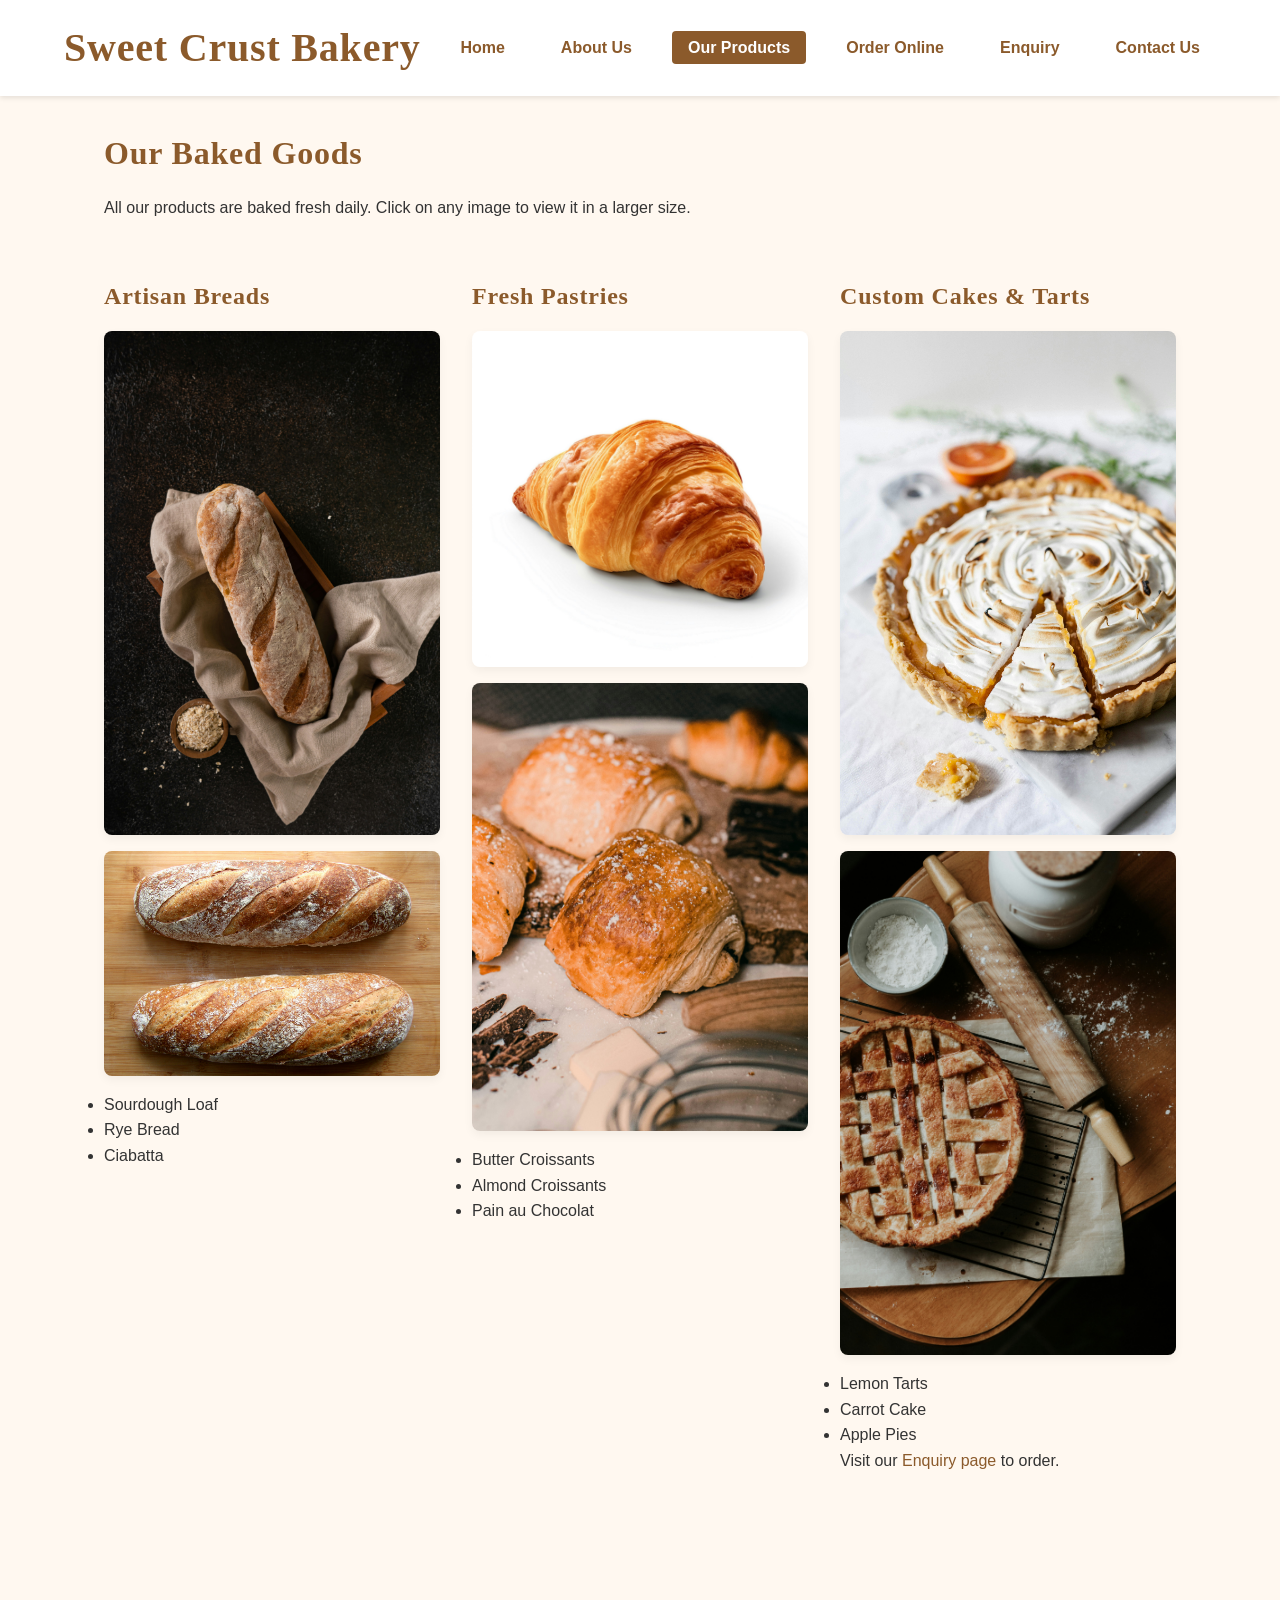
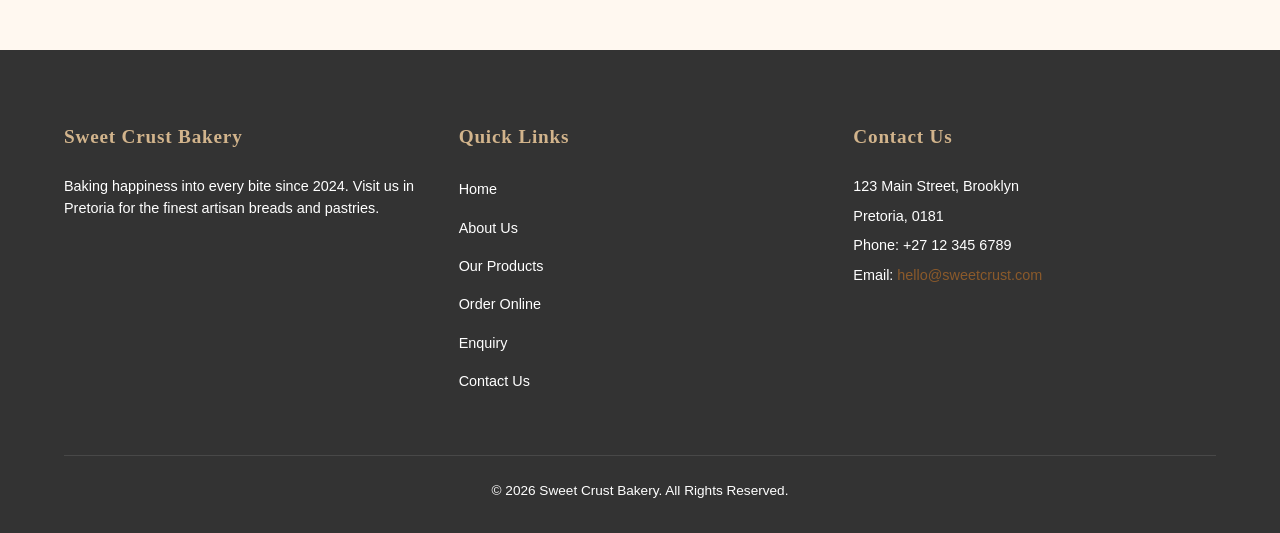
==== products.html @ 85e36bea "Add files via upload" ====
<!DOCTYPE html>
<html lang="en">
<head>
    <meta charset="UTF-8">
    <meta name="viewport" content="width=device-width, initial-scale=1.0">
    <title>Our Products | Sweet Crust Bakery</title>
    <meta name="description" content="View our selection of fresh artisan breads, pastries, and custom cakes. Click any image to view it in full size.">
    <link rel="stylesheet" href="css/style.css">
</head>
<body>
    <header>
        <h1>Sweet Crust Bakery</h1>
        <button class="hamburger" id="hamburger-btn" aria-label="Toggle navigation">
            <span class="bar"></span><span class="bar"></span><span class="bar"></span>
        </button>
        <nav id="nav-menu">
            <ul>
                <li><a href="index.html">Home</a></li>
                <li><a href="about.html">About Us</a></li>
                <li><a href="products.html" class="active">Our Products</a></li>
                <li><a href="order.html">Order Online</a></li>
                <li><a href="enquiry.html">Enquiry</a></li>
                <li><a href="contact.html">Contact Us</a></li>
            </ul>
        </nav>
    </header>

    <main>
        <section>
            <h2>Our Baked Goods</h2>
            <p>All our products are baked fresh daily. Click on any image to view it in a larger size.</p>
            
            <div class="product-grid">
                <div class="product-card">
                    <h3>Artisan Breads</h3>
                    <img src="images/ciabatta.jpg" alt="Fresh ciabatta bread" class="product-img">
                    <img src="images/sourdough.jpg" alt="Artisan sourdough loaf" class="product-img">
                    <ul>
                        <li>Sourdough Loaf</li>
                        <li>Rye Bread</li>
                        <li>Ciabatta</li>
                    </ul>
                </div>

                <div class="product-card">
                    <h3>Fresh Pastries</h3>
                    <img src="images/croissant.jpg" alt="Butter croissant" class="product-img">
                    <img src="images/pain-chocolat.jpg" alt="Pain au chocolat" class="product-img">
                    <ul>
                        <li>Butter Croissants</li>
                        <li>Almond Croissants</li>
                        <li>Pain au Chocolat</li>
                    </ul>
                </div>

                <div class="product-card">
                    <h3>Custom Cakes & Tarts</h3>
                    <img src="images/lemon-tart.jpg" alt="Lemon tart" class="product-img">
                    <img src="images/apple-pie.jpg" alt="Apple pie" class="product-img">
                    <ul>
                        <li>Lemon Tarts</li>
                        <li>Carrot Cake</li>
                        <li>Apple Pies</li>
                    </ul>
                    <p>Visit our <a href="enquiry.html">Enquiry page</a> to order.</p>
                </div>
            </div>
        </section>
    </main>

    <footer>
        <div class="footer-container">
            <div class="footer-col">
                <h3>Sweet Crust Bakery</h3>
                <p>Baking happiness into every bite since 2024. Visit us in Pretoria for the finest artisan breads and pastries.</p>
            </div>
            <div class="footer-col">
                <h3>Quick Links</h3>
                <ul>
                    <li><a href="index.html">Home</a></li>
                    <li><a href="about.html">About Us</a></li>
                    <li><a href="products.html">Our Products</a></li>
                    <li><a href="order.html">Order Online</a></li>
                    <li><a href="enquiry.html">Enquiry</a></li>
                    <li><a href="contact.html">Contact Us</a></li>
                </ul>
            </div>
            <div class="footer-col">
                <h3>Contact Us</h3>
                <p>123 Main Street, Brooklyn</p>
                <p>Pretoria, 0181</p>
                <p>Phone: +27 12 345 6789</p>
                <p>Email: <a href="mailto:hello@sweetcrust.com">hello@sweetcrust.com</a></p>
            </div>
        </div>
        <div class="footer-bottom">
            <p>&copy; 2026 Sweet Crust Bakery. All Rights Reserved.</p>
        </div>
    </footer>
    <script src="js/script.js"></script>
</body>
</html>
---- css/style.css ----
/* ==========================================================================
   SWEET CRUST BAKERY - COMPLETE CSS STYLESHEET
   ========================================================================== */

/* 1. BASE STYLE (CSS Reset & Variables) */
* { margin: 0; padding: 0; box-sizing: border-box; }

:root {
    --primary-color: #8B5A2B;
    --secondary-color: #D2B48C;
    --background-color: #FFF8F0;
    --text-color: #333333;
    --white: #ffffff;
    --transition: all 0.3s ease;
}

/* 2. TYPOGRAPHY */
body {
    font-family: 'Segoe UI', Tahoma, Geneva, Verdana, sans-serif;
    font-size: 1rem;
    line-height: 1.6;
    color: var(--text-color);
    background-color: var(--background-color);
}

h1, h2, h3 { font-family: Georgia, serif; color: var(--primary-color); margin-bottom: 1rem; letter-spacing: 0.05rem; }
h1 { font-size: 2.5rem; }
h2 { font-size: 2rem; }
h3 { font-size: 1.5rem; margin-top: 1.5rem; }
p { margin-bottom: 1rem; }
a { color: var(--primary-color); text-decoration: none; }

/* 3. HEADER & NAVIGATION */
header {
    background-color: var(--white); padding: 1rem 5%; box-shadow: 0 2px 5px rgba(0,0,0,0.1);
    display: flex; justify-content: space-between; align-items: center; flex-wrap: wrap;
    position: sticky; top: 0; z-index: 1000;
}
header h1 { margin-bottom: 0; }
nav ul { list-style: none; display: flex; gap: 1.5rem; }
nav ul li a { font-weight: bold; padding: 0.5rem 1rem; border-radius: 4px; transition: var(--transition); }
nav ul li a:hover, nav ul li a.active { background-color: var(--primary-color); color: var(--white); }

/* Hamburger Icon */
.hamburger { display: none; cursor: pointer; border: none; background: transparent; padding: 0.5rem; }
.bar { display: block; width: 25px; height: 3px; margin: 5px auto; background-color: var(--primary-color); transition: all 0.3s ease-in-out; }

/* 4. MAIN CONTENT & LAYOUTS */
main { padding: 2rem 5%; max-width: 1200px; margin: 0 auto; min-height: 70vh; }
section { margin-bottom: 4rem; }

.btn { display: inline-block; background-color: var(--primary-color); color: var(--white); padding: 0.8rem 2rem; border-radius: 5px; font-weight: bold; margin-top: 1rem; transition: var(--transition); }
.btn:hover { background-color: #6b4423; transform: translateY(-2px); box-shadow: 0 4px 8px rgba(0,0,0,0.2); }

img { max-width: 100%; height: auto; display: block; }
.hero-image, .feature-image { width: 100%; max-height: 500px; object-fit: cover; border-radius: 8px; margin-bottom: 2rem; box-shadow: 0 4px 15px rgba(0,0,0,0.1); }
.product-img { border-radius: 8px; margin-bottom: 1rem; box-shadow: 0 4px 10px rgba(0,0,0,0.05); cursor: pointer; transition: var(--transition); }
.product-img:hover { transform: scale(1.02); }

.product-grid { display: grid; grid-template-columns: repeat(auto-fit, minmax(300px, 1fr)); gap: 2rem; margin-top: 2rem; }

/* 5. FORMS */
form { background-color: var(--white); padding: 2rem; border-radius: 8px; box-shadow: 0 4px 10px rgba(0,0,0,0.05); max-width: 600px; }
label { font-weight: bold; margin-bottom: 0.5rem; display: block; }
input[type="text"], input[type="email"], input[type="tel"], textarea, select {
    width: 100%; padding: 0.8rem; margin-bottom: 1.5rem; border: 1px solid #ccc; border-radius: 4px; font-family: inherit; transition: var(--transition);
}
input:focus, textarea:focus, select:focus { outline: none; border-color: var(--primary-color); box-shadow: 0 0 5px rgba(139, 90, 43, 0.3); }
button[type="submit"] { background-color: var(--primary-color); color: var(--white); border: none; padding: 0.8rem 2rem; border-radius: 5px; cursor: pointer; font-size: 1rem; font-weight: bold; transition: var(--transition); }
button[type="submit"]:hover { background-color: #6b4423; }
.error-msg { color: red; font-size: 0.85rem; margin-top: -1rem; margin-bottom: 1rem; display: block; }

/* Checkbox Styling */
.checkbox-group { display: flex; align-items: flex-start; margin-bottom: 1.5rem; }
.checkbox-group input[type="checkbox"] { margin-top: 0.3rem; margin-right: 0.5rem; width: auto; cursor: pointer; }
.checkbox-group label { font-weight: normal; font-size: 0.9rem; line-height: 1.4; margin-bottom: 0; cursor: pointer; }

/* Processing Spinner */
.spinner { display: inline-block; width: 16px; height: 16px; border: 2px solid rgba(255, 255, 255, 0.3); border-radius: 50%; border-top-color: var(--white); animation: spin 0.8s linear infinite; margin-right: 8px; vertical-align: middle; }
@keyframes spin { to { transform: rotate(360deg); } }

/* 6. ORDER PAGE (Table) */
.table-container { overflow-x: auto; margin: 2rem 0; background-color: var(--white); border-radius: 8px; box-shadow: 0 4px 10px rgba(0,0,0,0.05); }
.price-table { width: 100%; border-collapse: collapse; text-align: left; }
.price-table th, .price-table td { padding: 1rem; border-bottom: 1px solid #eee; vertical-align: middle; }
.price-table th { background-color: var(--primary-color); color: var(--white); font-weight: bold; }
.price-table tr:hover { background-color: var(--background-color); }
.table-img { width: 80px !important; height: 80px !important; object-fit: cover; border-radius: 8px; box-shadow: 0 2px 5px rgba(0,0,0,0.1); }
.order-cta { text-align: center; margin-top: 3rem; padding: 2rem; background-color: var(--white); border-radius: 8px; box-shadow: 0 4px 10px rgba(0,0,0,0.05); }

/* 7. CONTACT PAGE (Map & Locations) */
.map-container { margin: 2rem 0; border-radius: 8px; overflow: hidden; box-shadow: 0 4px 15px rgba(0,0,0,0.1); }
.map-container iframe { width: 100%; display: block; }
.locations-container { display: flex; gap: 2rem; margin-bottom: 2rem; flex-wrap: wrap; }
.locations-container > div { flex: 1; min-width: 250px; background: var(--white); padding: 1.5rem; border-radius: 8px; box-shadow: 0 2px 5px rgba(0,0,0,0.05); }

/* 8. FOOTER */
footer { background-color: var(--text-color); color: var(--white); padding: 3rem 5% 1rem 5%; margin-top: 4rem; }
.footer-container { display: flex; flex-wrap: wrap; justify-content: space-between; gap: 2rem; max-width: 1200px; margin: 0 auto; }
.footer-col { flex: 1; min-width: 250px; }
.footer-col h3 { color: var(--secondary-color); margin-bottom: 1.5rem; font-size: 1.2rem; }
.footer-col p { font-size: 0.9rem; margin-bottom: 0.5rem; line-height: 1.5; }
.footer-col ul { list-style: none; padding: 0; }
.footer-col ul li { margin-bottom: 0.8rem; }
.footer-col ul li a { color: var(--white); text-decoration: none; font-size: 0.9rem; transition: var(--transition); }
.footer-col ul li a:hover { color: var(--secondary-color); padding-left: 5px; }
.footer-bottom { text-align: center; margin-top: 3rem; padding-top: 1.5rem; border-top: 1px solid rgba(255, 255, 255, 0.1); font-size: 0.85rem; }

/* ==========================================================================
   9. RESPONSIVE DESIGN (Media Queries)
   ========================================================================== */
@media screen and (max-width: 768px) {
    .hamburger { display: block; }
    .hamburger.active .bar:nth-child(2) { opacity: 0; }
    .hamburger.active .bar:nth-child(1) { transform: translateY(8px) rotate(45deg); }
    .hamburger.active .bar:nth-child(3) { transform: translateY(-8px) rotate(-45deg); }

    #nav-menu {
        position: absolute; top: 100%; left: -100%; flex-direction: column;
        background-color: var(--white); width: 100%; text-align: center;
        transition: 0.3s; box-shadow: 0 10px 10px rgba(0,0,0,0.1); padding: 1rem 0;
    }
    #nav-menu.active { left: 0; }
    nav ul { flex-direction: column; gap: 0; width: 100%; }
    nav ul li { margin: 1rem 0; }
    nav ul li a { display: block; width: 100%; padding: 1rem; border-radius: 0; }
    nav ul li a:hover, nav ul li a.active { background-color: var(--background-color); color: var(--primary-color); }

    h1 { font-size: 2rem; }
    h2 { font-size: 1.75rem; }
    h3 { font-size: 1.25rem; }
    main { padding: 1.5rem 1rem; }
    .product-grid { grid-template-columns: 1fr; }
    .footer-container { flex-direction: column; text-align: center; }
    .footer-col ul li a:hover { padding-left: 0; }
}

@media screen and (min-width: 769px) and (max-width: 1024px) {
    main { padding: 2rem 3%; }
    .product-grid { grid-template-columns: repeat(2, 1fr); }
}
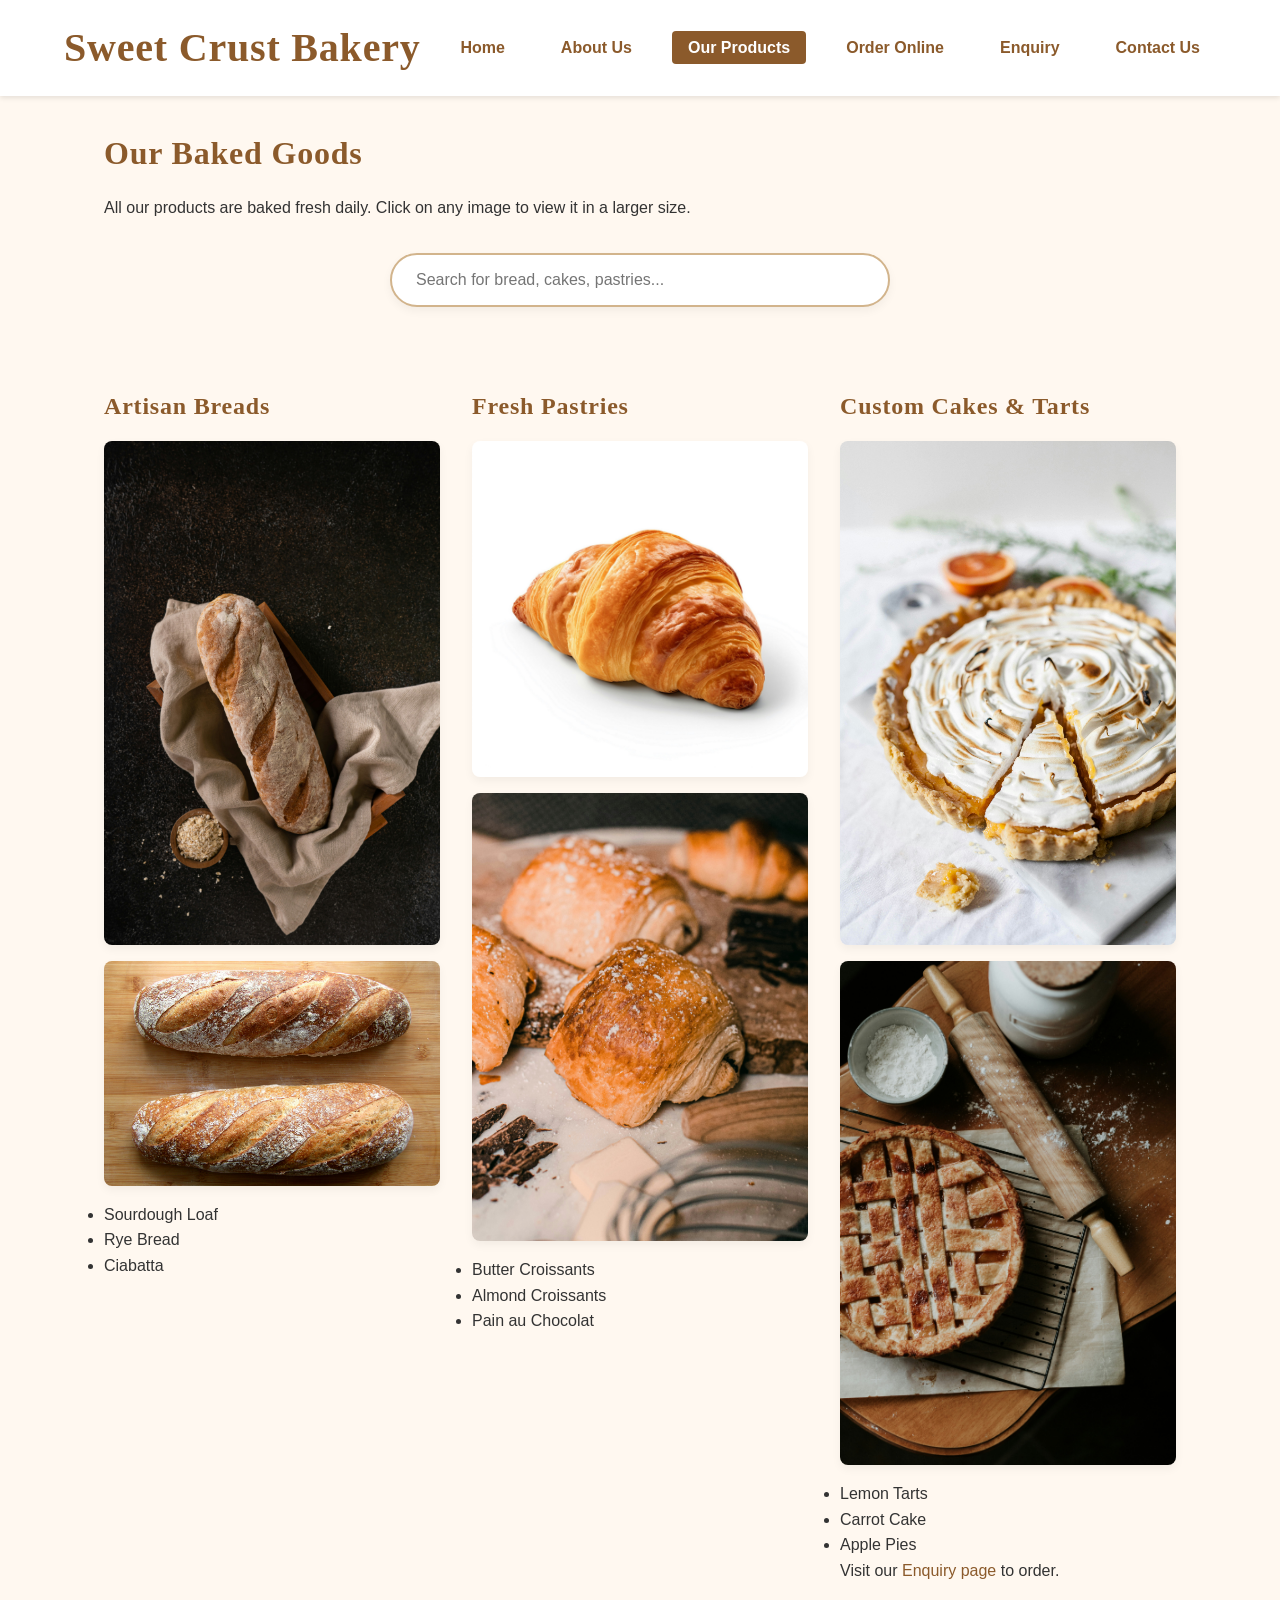
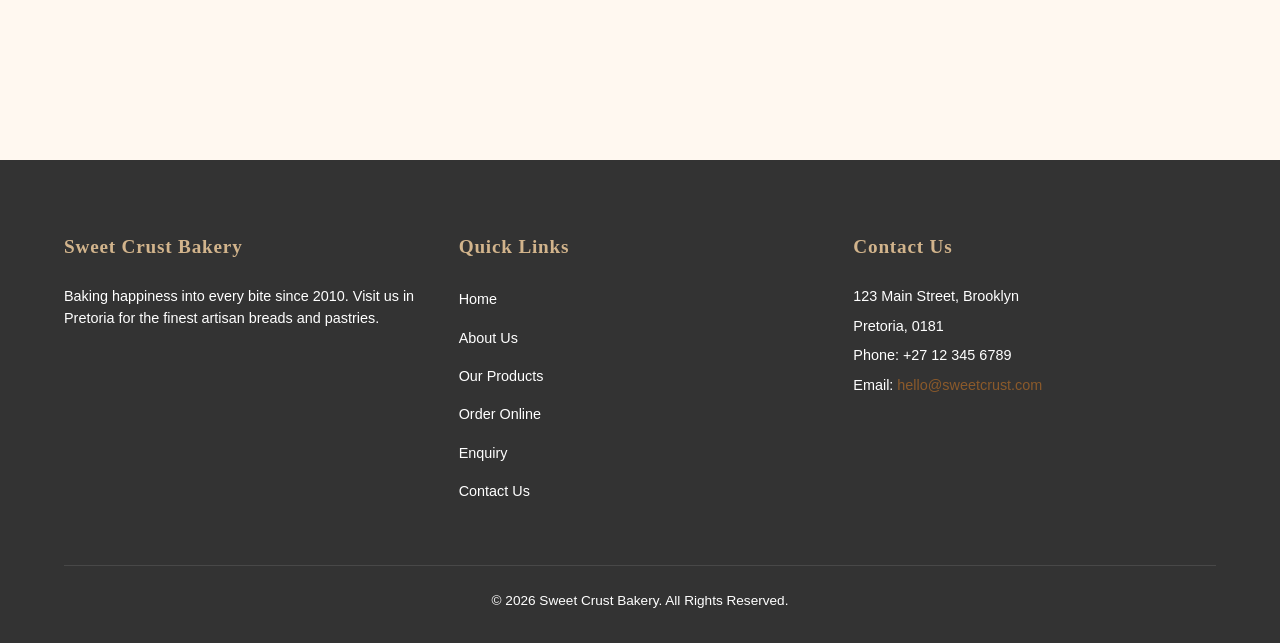
==== commit e324dfbf: "Update products.html" ====
--- a/products.html
+++ b/products.html
@@ -4,10 +4,11 @@
     <meta charset="UTF-8">
     <meta name="viewport" content="width=device-width, initial-scale=1.0">
     <title>Our Products | Sweet Crust Bakery</title>
-    <meta name="description" content="View our selection of fresh artisan breads, pastries, and custom cakes. Click any image to view it in full size.">
+    <meta name="description" content="View our selection of fresh artisan breads, pastries, and custom cakes. Search our menu and click any image to view it in full size.">
     <link rel="stylesheet" href="css/style.css">
 </head>
 <body>
+    <!-- HEADER -->
     <header>
         <h1>Sweet Crust Bakery</h1>
         <button class="hamburger" id="hamburger-btn" aria-label="Toggle navigation">
@@ -30,7 +31,15 @@
             <h2>Our Baked Goods</h2>
             <p>All our products are baked fresh daily. Click on any image to view it in a larger size.</p>
             
-            <div class="product-grid">
+            <!-- DYNAMIC SEARCH BAR -->
+            <div class="search-container">
+                <input type="text" id="productSearch" placeholder="Search for bread, cakes, pastries..." aria-label="Search products">
+            </div>
+
+       
+            <div class="product-grid" id="productGrid">
+                
+                <!-- Product Card 1 -->
                 <div class="product-card">
                     <h3>Artisan Breads</h3>
                     <img src="images/ciabatta.jpg" alt="Fresh ciabatta bread" class="product-img">
@@ -42,6 +51,7 @@
                     </ul>
                 </div>
 
+                <!-- Product Card 2 -->
                 <div class="product-card">
                     <h3>Fresh Pastries</h3>
                     <img src="images/croissant.jpg" alt="Butter croissant" class="product-img">
@@ -53,6 +63,7 @@
                     </ul>
                 </div>
 
+                <!-- Product Card 3 -->
                 <div class="product-card">
                     <h3>Custom Cakes & Tarts</h3>
                     <img src="images/lemon-tart.jpg" alt="Lemon tart" class="product-img">
@@ -64,15 +75,19 @@
                     </ul>
                     <p>Visit our <a href="enquiry.html">Enquiry page</a> to order.</p>
                 </div>
+
             </div>
+            
+            <p id="noResults" style="display: none; text-align: center; font-weight: bold; margin-top: 2rem;">No products found matching your search.</p>
         </section>
     </main>
 
+    
     <footer>
         <div class="footer-container">
             <div class="footer-col">
                 <h3>Sweet Crust Bakery</h3>
-                <p>Baking happiness into every bite since 2024. Visit us in Pretoria for the finest artisan breads and pastries.</p>
+                <p>Baking happiness into every bite since 2010. Visit us in Pretoria for the finest artisan breads and pastries.</p>
             </div>
             <div class="footer-col">
                 <h3>Quick Links</h3>
@@ -97,6 +112,7 @@
             <p>&copy; 2026 Sweet Crust Bakery. All Rights Reserved.</p>
         </div>
     </footer>
+    
     <script src="js/script.js"></script>
 </body>
-</html>+</html>
--- a/css/style.css
+++ b/css/style.css
@@ -1,20 +1,16 @@
-/* ==========================================================================
-   SWEET CRUST BAKERY - COMPLETE CSS STYLESHEET
-   ========================================================================== */
 
-/* 1. BASE STYLE (CSS Reset & Variables) */
 * { margin: 0; padding: 0; box-sizing: border-box; }
 
 :root {
-    --primary-color: #8B5A2B;
-    --secondary-color: #D2B48C;
-    --background-color: #FFF8F0;
-    --text-color: #333333;
+    --primary-color: #8B5A2B; /* Warm Brown */
+    --secondary-color: #D2B48C; /* Tan */
+    --background-color: #FFF8F0; /* Cream */
+    --text-color: #333333; /* Dark Grey */
     --white: #ffffff;
     --transition: all 0.3s ease;
 }
 
-/* 2. TYPOGRAPHY */
+
 body {
     font-family: 'Segoe UI', Tahoma, Geneva, Verdana, sans-serif;
     font-size: 1rem;
@@ -30,7 +26,7 @@
 p { margin-bottom: 1rem; }
 a { color: var(--primary-color); text-decoration: none; }
 
-/* 3. HEADER & NAVIGATION */
+
 header {
     background-color: var(--white); padding: 1rem 5%; box-shadow: 0 2px 5px rgba(0,0,0,0.1);
     display: flex; justify-content: space-between; align-items: center; flex-wrap: wrap;
@@ -41,11 +37,11 @@
 nav ul li a { font-weight: bold; padding: 0.5rem 1rem; border-radius: 4px; transition: var(--transition); }
 nav ul li a:hover, nav ul li a.active { background-color: var(--primary-color); color: var(--white); }
 
-/* Hamburger Icon */
+
 .hamburger { display: none; cursor: pointer; border: none; background: transparent; padding: 0.5rem; }
 .bar { display: block; width: 25px; height: 3px; margin: 5px auto; background-color: var(--primary-color); transition: all 0.3s ease-in-out; }
 
-/* 4. MAIN CONTENT & LAYOUTS */
+
 main { padding: 2rem 5%; max-width: 1200px; margin: 0 auto; min-height: 70vh; }
 section { margin-bottom: 4rem; }
 
@@ -59,7 +55,17 @@
 
 .product-grid { display: grid; grid-template-columns: repeat(auto-fit, minmax(300px, 1fr)); gap: 2rem; margin-top: 2rem; }
 
-/* 5. FORMS */
+
+.search-container { margin: 2rem 0; display: flex; justify-content: center; }
+#productSearch {
+    width: 100%; max-width: 500px; padding: 1rem 1.5rem;
+    border: 2px solid var(--secondary-color); border-radius: 30px;
+    font-size: 1rem; font-family: inherit; background-color: var(--white);
+    transition: var(--transition); box-shadow: 0 4px 10px rgba(0,0,0,0.05);
+}
+#productSearch:focus { outline: none; border-color: var(--primary-color); box-shadow: 0 4px 15px rgba(139, 90, 43, 0.2); }
+
+
 form { background-color: var(--white); padding: 2rem; border-radius: 8px; box-shadow: 0 4px 10px rgba(0,0,0,0.05); max-width: 600px; }
 label { font-weight: bold; margin-bottom: 0.5rem; display: block; }
 input[type="text"], input[type="email"], input[type="tel"], textarea, select {
@@ -70,16 +76,16 @@
 button[type="submit"]:hover { background-color: #6b4423; }
 .error-msg { color: red; font-size: 0.85rem; margin-top: -1rem; margin-bottom: 1rem; display: block; }
 
-/* Checkbox Styling */
+
 .checkbox-group { display: flex; align-items: flex-start; margin-bottom: 1.5rem; }
 .checkbox-group input[type="checkbox"] { margin-top: 0.3rem; margin-right: 0.5rem; width: auto; cursor: pointer; }
 .checkbox-group label { font-weight: normal; font-size: 0.9rem; line-height: 1.4; margin-bottom: 0; cursor: pointer; }
 
-/* Processing Spinner */
+
 .spinner { display: inline-block; width: 16px; height: 16px; border: 2px solid rgba(255, 255, 255, 0.3); border-radius: 50%; border-top-color: var(--white); animation: spin 0.8s linear infinite; margin-right: 8px; vertical-align: middle; }
 @keyframes spin { to { transform: rotate(360deg); } }
 
-/* 6. ORDER PAGE (Table) */
+
 .table-container { overflow-x: auto; margin: 2rem 0; background-color: var(--white); border-radius: 8px; box-shadow: 0 4px 10px rgba(0,0,0,0.05); }
 .price-table { width: 100%; border-collapse: collapse; text-align: left; }
 .price-table th, .price-table td { padding: 1rem; border-bottom: 1px solid #eee; vertical-align: middle; }
@@ -88,13 +94,13 @@
 .table-img { width: 80px !important; height: 80px !important; object-fit: cover; border-radius: 8px; box-shadow: 0 2px 5px rgba(0,0,0,0.1); }
 .order-cta { text-align: center; margin-top: 3rem; padding: 2rem; background-color: var(--white); border-radius: 8px; box-shadow: 0 4px 10px rgba(0,0,0,0.05); }
 
-/* 7. CONTACT PAGE (Map & Locations) */
+
 .map-container { margin: 2rem 0; border-radius: 8px; overflow: hidden; box-shadow: 0 4px 15px rgba(0,0,0,0.1); }
 .map-container iframe { width: 100%; display: block; }
 .locations-container { display: flex; gap: 2rem; margin-bottom: 2rem; flex-wrap: wrap; }
 .locations-container > div { flex: 1; min-width: 250px; background: var(--white); padding: 1.5rem; border-radius: 8px; box-shadow: 0 2px 5px rgba(0,0,0,0.05); }
 
-/* 8. FOOTER */
+
 footer { background-color: var(--text-color); color: var(--white); padding: 3rem 5% 1rem 5%; margin-top: 4rem; }
 .footer-container { display: flex; flex-wrap: wrap; justify-content: space-between; gap: 2rem; max-width: 1200px; margin: 0 auto; }
 .footer-col { flex: 1; min-width: 250px; }
@@ -106,9 +112,7 @@
 .footer-col ul li a:hover { color: var(--secondary-color); padding-left: 5px; }
 .footer-bottom { text-align: center; margin-top: 3rem; padding-top: 1.5rem; border-top: 1px solid rgba(255, 255, 255, 0.1); font-size: 0.85rem; }
 
-/* ==========================================================================
-   9. RESPONSIVE DESIGN (Media Queries)
-   ========================================================================== */
+
 @media screen and (max-width: 768px) {
     .hamburger { display: block; }
     .hamburger.active .bar:nth-child(2) { opacity: 0; }
@@ -138,4 +142,4 @@
 @media screen and (min-width: 769px) and (max-width: 1024px) {
     main { padding: 2rem 3%; }
     .product-grid { grid-template-columns: repeat(2, 1fr); }
-}+}
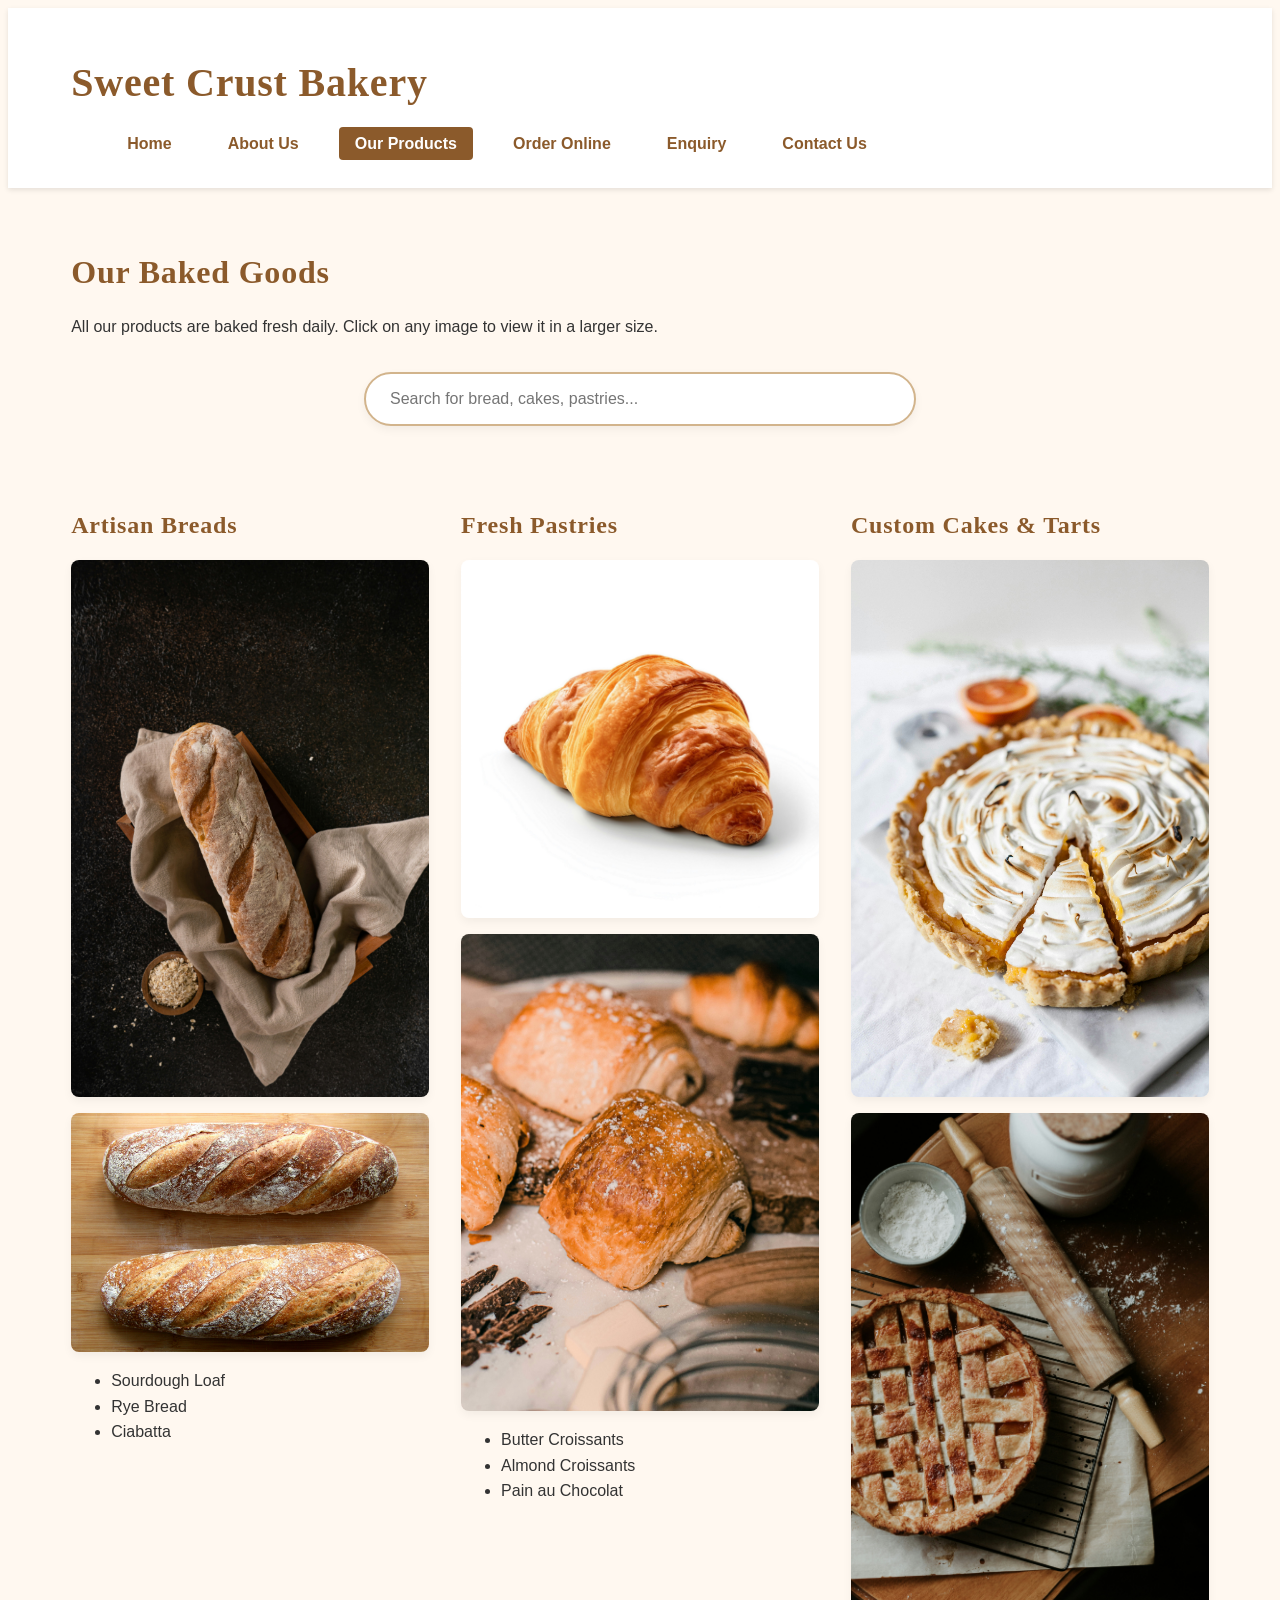
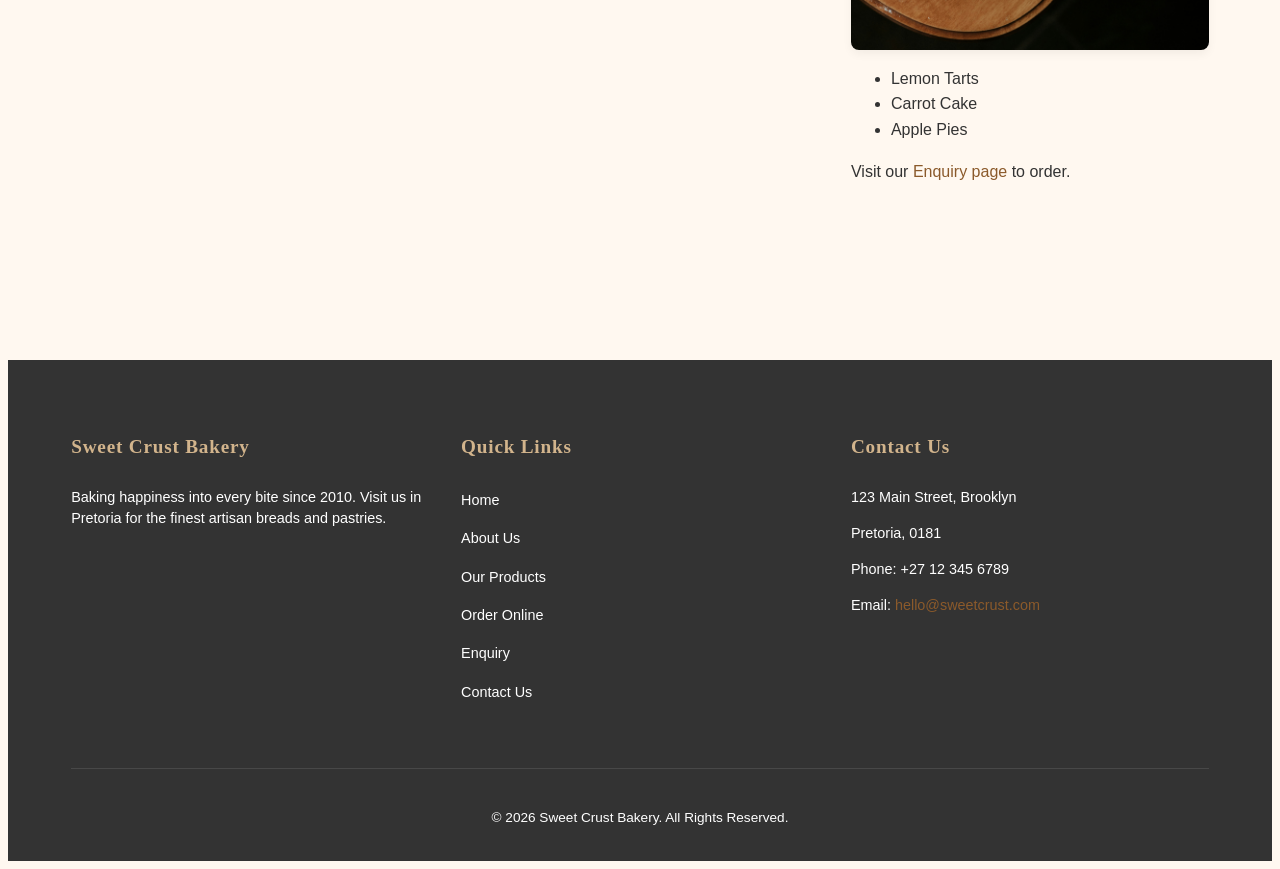
==== commit 7c7fdd12: "Update products.html" ====
--- a/products.html
+++ b/products.html
@@ -36,7 +36,7 @@
                 <input type="text" id="productSearch" placeholder="Search for bread, cakes, pastries..." aria-label="Search products">
             </div>
 
-       
+           
             <div class="product-grid" id="productGrid">
                 
                 <!-- Product Card 1 -->
@@ -63,7 +63,7 @@
                     </ul>
                 </div>
 
-                <!-- Product Card 3 -->
+               
                 <div class="product-card">
                     <h3>Custom Cakes & Tarts</h3>
                     <img src="images/lemon-tart.jpg" alt="Lemon tart" class="product-img">
@@ -78,11 +78,12 @@
 
             </div>
             
+           
             <p id="noResults" style="display: none; text-align: center; font-weight: bold; margin-top: 2rem;">No products found matching your search.</p>
         </section>
     </main>
 
-    
+    <!-- MULTI-COLUMN FOOTER -->
     <footer>
         <div class="footer-container">
             <div class="footer-col">
--- a/css/style.css
+++ b/css/style.css
@@ -1,5 +1,6 @@
 
-* { margin: 0; padding: 0; box-sizing: border-box; }
+
+ { margin: 0; padding: 0; box-sizing: border-box; }
 
 :root {
     --primary-color: #8B5A2B; /* Warm Brown */
@@ -26,7 +27,7 @@
 p { margin-bottom: 1rem; }
 a { color: var(--primary-color); text-decoration: none; }
 
-
+/* 3. HEADER & NAVIGATION */
 header {
     background-color: var(--white); padding: 1rem 5%; box-shadow: 0 2px 5px rgba(0,0,0,0.1);
     display: flex; justify-content: space-between; align-items: center; flex-wrap: wrap;
@@ -37,11 +38,11 @@
 nav ul li a { font-weight: bold; padding: 0.5rem 1rem; border-radius: 4px; transition: var(--transition); }
 nav ul li a:hover, nav ul li a.active { background-color: var(--primary-color); color: var(--white); }
 
-
+/* Hamburger Icon */
 .hamburger { display: none; cursor: pointer; border: none; background: transparent; padding: 0.5rem; }
 .bar { display: block; width: 25px; height: 3px; margin: 5px auto; background-color: var(--primary-color); transition: all 0.3s ease-in-out; }
 
-
+/* 4. MAIN CONTENT & LAYOUTS */
 main { padding: 2rem 5%; max-width: 1200px; margin: 0 auto; min-height: 70vh; }
 section { margin-bottom: 4rem; }
 
@@ -55,7 +56,7 @@
 
 .product-grid { display: grid; grid-template-columns: repeat(auto-fit, minmax(300px, 1fr)); gap: 2rem; margin-top: 2rem; }
 
-
+/* 5. DYNAMIC SEARCH BAR STYLING */
 .search-container { margin: 2rem 0; display: flex; justify-content: center; }
 #productSearch {
     width: 100%; max-width: 500px; padding: 1rem 1.5rem;
@@ -65,7 +66,7 @@
 }
 #productSearch:focus { outline: none; border-color: var(--primary-color); box-shadow: 0 4px 15px rgba(139, 90, 43, 0.2); }
 
-
+/* 6. FORMS */
 form { background-color: var(--white); padding: 2rem; border-radius: 8px; box-shadow: 0 4px 10px rgba(0,0,0,0.05); max-width: 600px; }
 label { font-weight: bold; margin-bottom: 0.5rem; display: block; }
 input[type="text"], input[type="email"], input[type="tel"], textarea, select {
@@ -76,16 +77,16 @@
 button[type="submit"]:hover { background-color: #6b4423; }
 .error-msg { color: red; font-size: 0.85rem; margin-top: -1rem; margin-bottom: 1rem; display: block; }
 
-
+/* Checkbox Styling */
 .checkbox-group { display: flex; align-items: flex-start; margin-bottom: 1.5rem; }
 .checkbox-group input[type="checkbox"] { margin-top: 0.3rem; margin-right: 0.5rem; width: auto; cursor: pointer; }
 .checkbox-group label { font-weight: normal; font-size: 0.9rem; line-height: 1.4; margin-bottom: 0; cursor: pointer; }
 
-
+/* Processing Spinner */
 .spinner { display: inline-block; width: 16px; height: 16px; border: 2px solid rgba(255, 255, 255, 0.3); border-radius: 50%; border-top-color: var(--white); animation: spin 0.8s linear infinite; margin-right: 8px; vertical-align: middle; }
 @keyframes spin { to { transform: rotate(360deg); } }
 
-
+/* 7. ORDER PAGE (Table) */
 .table-container { overflow-x: auto; margin: 2rem 0; background-color: var(--white); border-radius: 8px; box-shadow: 0 4px 10px rgba(0,0,0,0.05); }
 .price-table { width: 100%; border-collapse: collapse; text-align: left; }
 .price-table th, .price-table td { padding: 1rem; border-bottom: 1px solid #eee; vertical-align: middle; }
@@ -94,13 +95,13 @@
 .table-img { width: 80px !important; height: 80px !important; object-fit: cover; border-radius: 8px; box-shadow: 0 2px 5px rgba(0,0,0,0.1); }
 .order-cta { text-align: center; margin-top: 3rem; padding: 2rem; background-color: var(--white); border-radius: 8px; box-shadow: 0 4px 10px rgba(0,0,0,0.05); }
 
-
+/* 8. CONTACT PAGE (Map & Locations) */
 .map-container { margin: 2rem 0; border-radius: 8px; overflow: hidden; box-shadow: 0 4px 15px rgba(0,0,0,0.1); }
 .map-container iframe { width: 100%; display: block; }
 .locations-container { display: flex; gap: 2rem; margin-bottom: 2rem; flex-wrap: wrap; }
 .locations-container > div { flex: 1; min-width: 250px; background: var(--white); padding: 1.5rem; border-radius: 8px; box-shadow: 0 2px 5px rgba(0,0,0,0.05); }
 
-
+/* 9. FOOTER */
 footer { background-color: var(--text-color); color: var(--white); padding: 3rem 5% 1rem 5%; margin-top: 4rem; }
 .footer-container { display: flex; flex-wrap: wrap; justify-content: space-between; gap: 2rem; max-width: 1200px; margin: 0 auto; }
 .footer-col { flex: 1; min-width: 250px; }
